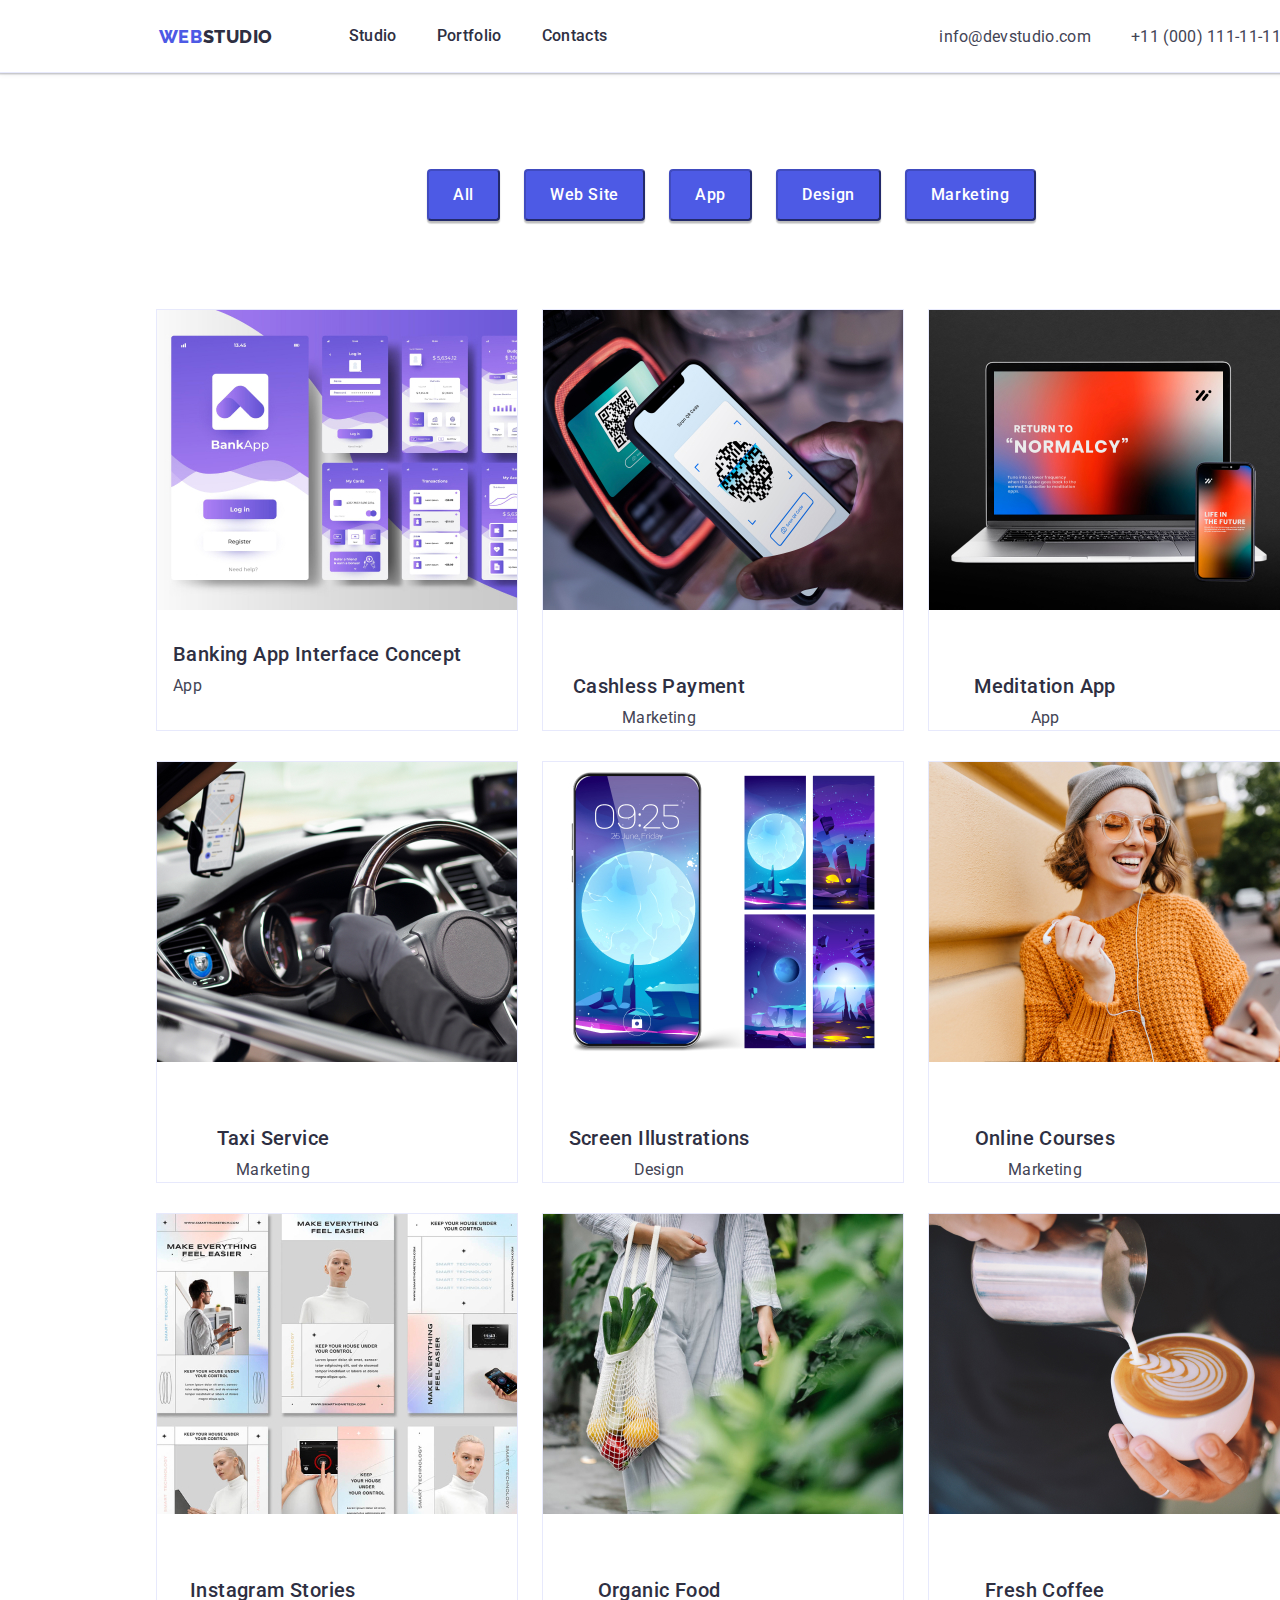
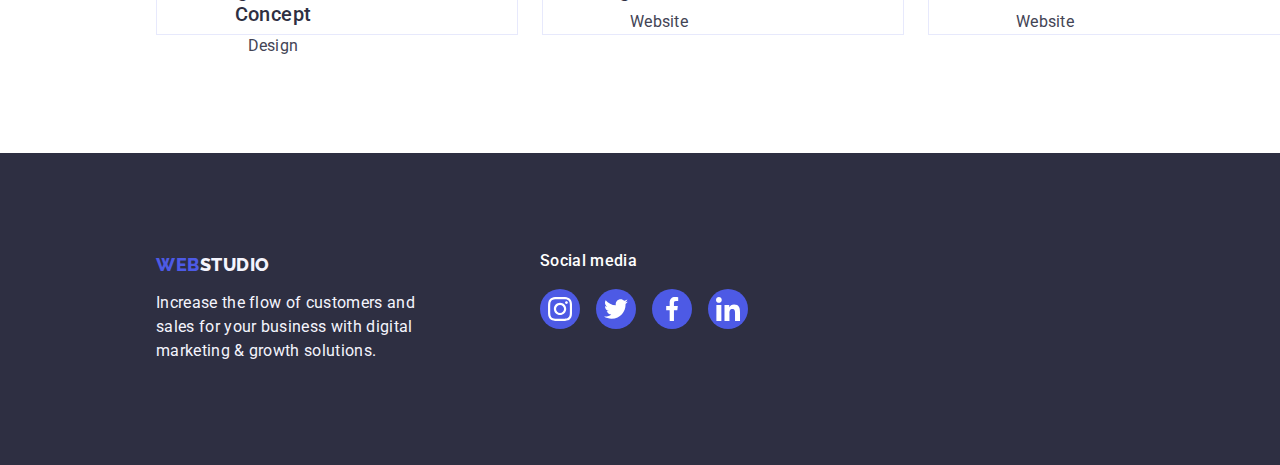
==== portfolio.html @ db29e903 "Initial commit" ====
<!DOCTYPE html>
<html lang="en">
  <head>
    <meta charset="UTF-8" />
    <meta name="viewport" content="width=device-width, initial-scale=1.0" />
    <title>portfolio</title>
    <link rel="preconnect" href="https://fonts.googleapis.com" />
    <link rel="preconnect" href="https://fonts.gstatic.com" crossorigin />
    <link
      href="https://fonts.googleapis.com/css2?family=Raleway:wght@800&family=Roboto:wght@400;500;700;900&display=swap"
      rel="stylesheet"
    />
    <link rel="stylesheet" href="./css/styles.css" />
  </head>
  <body class="container">
    <header class="topline">
      <h4>
        <a class="logo" href="https://Webstudio.com">
          <span class="web">web</span>studio
        </a>
      </h4>
      <section class="menu">
        <ul class="menu-nav">
          <li>
            <a class="tch" href="https://Webstudio/Studio.com">Studio</a>
          </li>
          <li>
            <a
              href="portfolio.html"
              class="tch"
              href="https://Webstudio/Portfolio.com"
              >Portfolio</a
            >
          </li>
          <li>
            <a
              class="tch"
              href="file:///C:/Project/goit-markup-hw-02/portfolio.html"
              >Contacts</a
            >
          </li>
        </ul>
      </section>
      <section class="contacts">
        <ul class="contacts-nav">
          <!--child 3-->
          <li>
            <a class="trh" href="mailto:info@devstudio.com"
              >info@devstudio.com</a
            >
          </li>
          <li>
            <a class="trh" href="tel:+110001111111">+11 (000) 111-11-11</a>
          </li>
        </ul>
      </section>
    </header>

    <main>
      <section class="filters">
        <button class="filter-btn">All</button>
        <button class="filter-btn">Web Site</button>
        <button class="filter-btn">App</button>
        <button class="filter-btn">Design</button>
        <button class="filter-btn">Marketing</button>
      </section>

      <!-- <section class="container"> -->
      <ul class="one">
        <li class="project-card">
          <img
            src="./images/portfolio/banking-app.jpg"
            alt="banking-app"
            width="360"
            height="300px"
          />
          <div class="project-card-content">
            <h3>Banking App Interface Concept</h3>
            <p>App</p>
          </div>
        </li>
        <li class="project-card">
          <img
            src="./images/portfolio/cashless-payment.jpg"
            alt="cashless-payment"
            width="360"
            height="300px"
          />
          <div class="card-content">
            <h3>Cashless Payment</h3>
            <p>Marketing</p>
          </div>
        </li>
        <li class="project-card">
          <img
            src="./images/portfolio/meditation-app.jpg"
            alt="meditation-app"
            width="360"
            height="300px"
          />
          <div class="card-content">
            <h3>Meditation App</h3>
            <p>App</p>
          </div>
        </li>
      </ul>

      <ul class="two">
        <li class="project-card">
          <img
            src="./images/portfolio/taxi-service.jpg"
            alt="taxi-service"
            width="360"
            height="300px"
          />
          <div class="card-content">
            <h3>Taxi Service</h3>
            <p>Marketing</p>
          </div>
        </li>
        <li class="project-card">
          <img
            src="./images/portfolio/screen-illustrations.jpg"
            alt="screen-illustrations"
            width="360"
            height="300px"
          />
          <div class="card-content">
            <h3>Screen Illustrations</h3>
            <p>Design</p>
          </div>
        </li>
        <li class="project-card">
          <img
            src="./images/portfolio/online-courses.jpg"
            alt="online-courses"
            width="360"
            height="300px"
          />
          <div class="card-content">
            <h3>Online Courses</h3>
            <p>Marketing</p>
          </div>
        </li>
      </ul>
      <ul class="three">
        <li class="project-card">
          <img
            src="./images/portfolio/instagram-stories-concept.jpg"
            alt="instagram-stories-concept"
            width="360"
            height="300px"
          />
          <div class="card-content">
            <h3>Instagram Stories Concept</h3>
            <p>Design</p>
          </div>
        </li>
        <li class="project-card">
          <img
            src="./images/portfolio/organic-food.jpg"
            alt="organic-food"
            width="360"
            height="300px"
          />
          <div class="card-content">
            <h3>Organic Food</h3>
            <p>Website</p>
          </div>
        </li>
        <li class="project-card">
          <img
            src="./images/portfolio/fresh-coffee.jpg"
            alt="fresh-coffee"
            width="360"
            height="300px"
          />
          <div class="card-content">
            <h3>Fresh Coffee</h3>
            <p>Website</p>
          </div>
        </li>
      </ul>
      <!-- </section> -->
    </main>
    <footer class="footer-background">
      <div class="footer-textbox">
        <h4>
          <a class="footer-logo" href="https://Webstudio.com"
            ><span class="web">web</span>studio</a
          >
        </h4>
        <p class="footer-text">
          Increase the flow of customers and sales for your business with
          digital marketing & growth solutions.
        </p>
      </div>
      <div class="footer-social">
        <p class="social-text">Social media</p>
        <div class="footer-socials">
          <a class="footer-socials-icon">
            <svg width="24" height="24">
              <use href="./images/icons.svg#instagram-2"></use>
            </svg>
          </a>
          <a class="footer-socials-icon">
            <svg width="24" height="24">
              <use href="./images/icons.svg#twitter-1"></use>
            </svg>
          </a>
          <a class="footer-socials-icon">
            <svg width="24" height="24">
              <use href="./images/icons.svg#facebook-1"></use>
            </svg>
          </a>
          <a class="footer-socials-icon">
            <svg width="24" height="24">
              <use href="./images/icons.svg#linkedin-1"></use>
            </svg>
          </a>
        </div>
      </div>
    </footer>
  </body>
</html>
---- css/styles.css ----
:root {
  --navy-blue: rgba(46, 47, 66, 1);
  --iris: rgba(77, 90, 229, 1);
  --white: rgba(255, 255, 255, 1);
  --cloud: rgba(244, 244, 253, 1);
  --slate: rgba(67, 68, 85, 1);
  --cornflower: rgba(231, 233, 252, 1);
  --ocean: rgba(64, 75, 191, 1);
  --grey: rgba(46, 47, 66, 0.7);
  --light-slate: rgba(142, 143, 153, 1);
  --green: rgba(49, 208, 170, 1);
}
/* GENERAL */
.container {
  font-family: "Roboto", sans-serif;
  color: var(--navy-blue);
  width: 1440px;
  margin: 0 auto;
}

body {
  margin: 0;
  padding: 0;
}

a {
  text-decoration: none;
}

li {
  list-style: none;
}

ul {
  display: inline-flex;
  padding: 0;
}

/* Header Styles */
.topline {
  /* LAYOUT */
  display: flex;
  /* width: 1440px; */
  height: 72px;
  justify-content: center;
  align-items: center;
  flex-shrink: 0;
  /* STYLE */
  border-bottom: 1px solid var(--cornflower);
  background: var(--white);
  box-shadow: 0px 1px 6px 0px rgba(46, 47, 66, 0.08),
    0px 1px 1px 0px rgba(46, 47, 66, 0.16),
    0px 2px 1px 0px rgba(46, 47, 66, 0.08);
}

/* Logo Styles */
.logo {
  /* layout */
  display: inline-flex;
  height: 24px;
  align-items: center;
  flex-shrink: 0;
  margin: 25.5px 76px 25.5px 156px;
  text-decoration: none;
  /* style */
  font-family: Raleway;
  color: var(--navy-blue);
  font-size: 18px;
  font-weight: 800;
  line-height: 21px;
  letter-spacing: 0.54px;
  text-transform: uppercase;
}

.web {
  color: var(--iris, #4d5ae5);
}

a:hover,
a:focus,
a:active {
  color: var(--iris);
}

/* Menu Navigation Styles */
.menu-nav {
  /* font-family: Roboto; */
  /* display: inline-flex; */
  /* align-items: flex-start; */
  gap: 40px;
  margin: 24px 332px 24px 0;
}

.menu-nav .tch {
  color: var(--navy-blue);
  font-size: 16px;
  font-style: normal;
  font-weight: 500;
  line-height: 24px;
  letter-spacing: 0.32px;
}

.tch:hover,
/* .tch:focus, */
.tch:active,
.trh:hover,
/* .trh:focus, */
.trh:active {
  color: var(--iris);
}

.contacts-nav {
  /* font-family: Roboto; */
  /* align-items: flex-end; */
  gap: 40px;
  font-size: 16px;
  /* font-weight: 400; */
  /* line-height: 24px; */
  letter-spacing: 0.32px;
  margin: 24px 156px 24px 0px;
}

.trh {
  color: var(--slate);
}
/* END OF HEADER STYLES */

/* HERO STYLES */
.hero-background {
  margin: 0;
  padding: 0;
}
.hero-background {
  display: flex;
  flex-direction: column;
  justify-content: center;
  align-items: center;
  height: 600px;
  background-image: linear-gradient(
      to bottom,
      rgba(46, 47, 66, 0.7),
      rgba(46, 47, 66, 0.7)
    ),
    url("../images/people-office.jpg");
  /* background-color: var(--grey); */
  text-align: center;
}

.hero-title {
  /* layout */
  width: 496px;
  margin-top: 0;
  margin-bottom: 48px;
  /* style */
  color: var(--white);
  font-size: 56px;
  /* font-style: normal; */
  font-weight: 700;
  line-height: 60px;
  letter-spacing: 1.12px;
}

.btn {
  display: inline-flex;
  padding: 16px 32px;
  align-items: flex-start;
  gap: 10px;
  /* styles */
  border-radius: 4px;
  background: var(--iris);
  box-shadow: 0px 4px 4px 0px rgba(0, 0, 0, 0.15);
  color: var(--white);
  font-family: Roboto;
  font-size: 16px;
  font-style: normal;
  font-weight: 500;
  line-height: 24px;
  letter-spacing: 0.64px;
}

.btn:hover,
.btn:active,
.btn:focus {
  background-color: var(--ocean);
  color: var(--white);
}

/* SECTION 1 */
.first-section {
  display: flex;
  width: 1128px;
  height: 224px;
  flex-shrink: 0;
  margin: 120px 156px;
  gap: 24px;
}
.first-section-icons {
  background-color: var(--cloud);
  text-align: center;
  padding: 24px 100px;
}
.feature {
  display: flex;
  width: 264px;
  justify-content: right;
  flex-direction: column;
  gap: 8px;
}

h3,
p,
.feature-list {
  margin: 0;
  padding: 0;
}

.feature-title {
  /* Header 3 */
  display: flex;
  justify-content: left;
  font-family: Roboto;
  font-size: 20px;
  font-style: normal;
  font-weight: 500;
  line-height: 24px; /* 120% */
  letter-spacing: 0.4px;
  margin-top: 8px;
  /* width: 264px; */
}

.feature-body {
  /* Header 3 */
  color: var(--slate, #434455);
  font-size: 16px;
  font-style: normal;
  font-weight: 400;
  line-height: 24px; /* 150% */
  letter-spacing: 0.32px;
  width: 264px;
}

/* section 2 */
.second-section {
  width: 1128px;
  height: 412px;
  flex-shrink: 0;
  margin: 120px 156px;
}

h2 {
  color: var(--navy-blue, #2e2f42);
  text-align: center;
  /* Header 2 */
  font-size: 36px;
  font-style: normal;
  font-weight: 700;
  line-height: 40px; /* 111.111% */
  letter-spacing: 0.72px;
  text-transform: capitalize;
  margin: 0 0 72px;
}

.service {
  display: flex;
  justify-content: center;
  list-style: none; /* Remove default list styles */
  gap: 24px;
  padding: 0;
  margin: 0;
}
.service li img {
  border: 1px solid var(--cornflower, #e7e9fc);
  /* background: url(<path-to-image>), lightgray -72.845px -19px / 144.444% 112.667% no-repeat; */
}

.feature-list li {
  text-align: center;
}

.third-section {
  display: flex;
  flex-direction: column; /* Stack items vertically */
  justify-content: center; /* Vertically center items */
  /* style */
  height: 732px;
  flex-shrink: 0;
  background: var(--cloud, #f4f4fd);
}

.team-members {
  display: flex;
  justify-content: center;
  list-style: none; /* Remove default list styles */
  gap: 24px;
  padding: 0;
  margin: 0;
}

.team-card {
  /* layout */
  display: inline-flex;
  padding-bottom: 0px;
  flex-direction: column;
  justify-content: center;
  align-items: center;
  /* style */
  border-radius: 0px 0px 4px 4px;
  background: var(--white, #fff);
  box-shadow: 0px 2px 1px 0px rgba(46, 47, 66, 0.08),
    0px 1px 1px 0px rgba(46, 47, 66, 0.16),
    0px 1px 6px 0px rgba(46, 47, 66, 0.08);
}

.team-card li img {
  margin: 0;
  padding: 0;
}

.card-content {
  display: flex;
  width: 232px;
  flex-direction: column;
  justify-content: center;
  align-items: center;
  gap: 8px;
  margin: 32px 0;
}

.card-content h3 {
  text-align: center;
  /* Header 3 */
  font-size: 20px;
  font-style: normal;
  font-weight: 500;
  line-height: 24px; /* 120% */
  letter-spacing: 0.4px;
}
.card-content h4 {
  color: var(--slate, #434455);
  text-align: center;
  font-family: Roboto;
  font-size: 16px;
  font-style: normal;
  font-weight: 400;
  line-height: 24px; /* 150% */
  letter-spacing: 0.32px;
  margin: 0;
  padding: 0;
}

.team-socials {
  display: inline-flex;
  gap: 24px;
}
.team-socials-icon {
  display: inline-flex;
  justify-content: center;
  align-items: center;
  width: 40px;
  height: 40px;
  border-radius: 50%;
  background-color: var(--iris);
}

.team-socials-icon svg {
  fill: var(--white);
}

.team-socials-icon:hover,
.team-socials-icon:focus {
  background-color: var(--green);
}

/* CLIENTS STYLING */
.fourth-section {
  margin: 120px 0;
}
.fourth-section h2 {
  margin-bottom: 72px;
}

.client-list {
  margin: 0;
  display: flex;
  justify-content: center;
  gap: 24px;
}

.client-icon {
  display: flex;
  justify-content: center;
  align-items: center;
  border: 1px solid #8e8f99;
  padding: 0;
  margin: 0;
  width: 166px;
  height: 86px;
}

.client-icon svg {
  fill: #8e8f99;
}

.client-icon:hover,
.client-icon:focus {
  border-color: var(--iris);
}

.client-icon:hover svg,
.client-icon:focus svg {
  fill: var(--iris);
}

/* FOOTER STYLES */
.footer-background {
  display: flex;
  justify-content: left;
  align-items: center;
  height: 312px;
  flex-shrink: 0;
  background-color: var(--navy-blue);
  color: var(--cloud);
}

.footer-logo {
  font-family: Raleway;
  font-size: 18px;
  font-weight: 800;
  line-height: 21px;
  letter-spacing: 0.54px;
  text-decoration: none;
  color: inherit;
  text-transform: uppercase;
}

.footer-logo:focus,
.footer-logo:active,
.footer-logo:hover {
  color: var(--iris);
}

.footer-textbox {
  display: flex;
  flex-direction: column;
  width: 264px;
  height: 112px;
  gap: 16px;
  padding: 0;
  margin-top: 101.5px;
  margin-bottom: 100px;
  margin-left: 156px;
  margin-right: 120px;
}

.footer-text {
  color: var(--cloud);
  font-size: 16px;
  line-height: 24px; /* 150% */
  letter-spacing: 0.32px;
  margin: 0;
  margin-bottom: 100px;
}

.footer-socials {
  display: inline-flex;
  gap: 16px;
}
.footer-socials-icon {
  display: inline-flex;
  justify-content: center;
  align-items: center;
  width: 40px;
  height: 40px;
  border-radius: 50%;
  background-color: var(--iris);
  margin-bottom: 132px;
}

.footer-socials-icon svg {
  fill: var(--white);
}

.footer-socials-icon:hover,
.footer-socials-icon:focus {
  background-color: var(--green);
}

.footer-socials {
  width: 208px;
  height: 80px;
  gap: 16px;
  padding: 0;
  margin: 0;
}
.social-text {
  color: var(--white);
  font-weight: 500;
  line-height: 24px;
  letter-spacing: 0.32px;
  margin-bottom: 16px;
}

footer h4 {
  margin: 0;
  padding: 0;
}
/* END OF FOOTER STYLES */

/* PORTFOLIO STYLES */
.filters {
  display: inline-flex;
  align-items: flex-start;
  gap: 24px;
  margin: 96px 427px 72px;
}

.filter-btn {
  display: flex;
  padding: 12px 24px;
  align-items: flex-start;
  text-wrap: nowrap;
  border-radius: 4px;
  border-color: var(--ocean);
  background: var(--ocean);
  box-shadow: 0px 2px 2px 0px rgba(0, 0, 0, 0.12),
    0px 2px 1px 0px rgba(0, 0, 0, 0.08), 0px 3px 1px 0px rgba(0, 0, 0, 0.1);
  gap: 10px;
  color: var(--white);
  background-color: var(--iris);
  text-align: center;
  font-family: Roboto;
  font-size: 16px;
  font-weight: 500;
  line-height: 24px;
  letter-spacing: 0.64px;
}

.filter-btn:hover,
.filter-btn:active,
.filter-btn:focus {
  background-color: var(--cloud);
  border-color: var(--cornflower);
  box-shadow: 0px 2px 2px 0px rgba(0, 0, 0, 0.12),
    0px 2px 1px 0px rgba(0, 0, 0, 0.08), 0px 3px 1px 0px rgba(0, 0, 0, 0.1);
  color: var(--iris);
}

.project-card {
  display: flex;
  width: 360px;
  height: 420px;
  padding-bottom: 0px;
  flex-direction: column;
  align-items: flex-start;
  gap: 32px;
  flex-shrink: 0;
  border: 1px solid var(--cornflower);
  background: var(--white);
}

.project-card h3 {
  color: var(--navy-blue);
  font-size: 20px;
  font-weight: 500;
  line-height: 24px;
  letter-spacing: 0.4px;
}

.project-card p {
  color: var(--slate);
  font-size: 16px;
  line-height: 24px;
  letter-spacing: 0.32px;
}

.project-card-content {
  display: flex;
  margin: 0;
  width: 328px;
  padding: 0px 16px;
  flex-direction: column;
  justify-content: center;
  align-items: flex-start;
  gap: 8px;
  align-self: stretch;
}

.one,
.two,
.three {
  width: 1128px;
  height: 420px;
  flex-shrink: 0;
  gap: 24px;
  margin-left: 156px;
}

.three {
  margin-bottom: 120px;
}
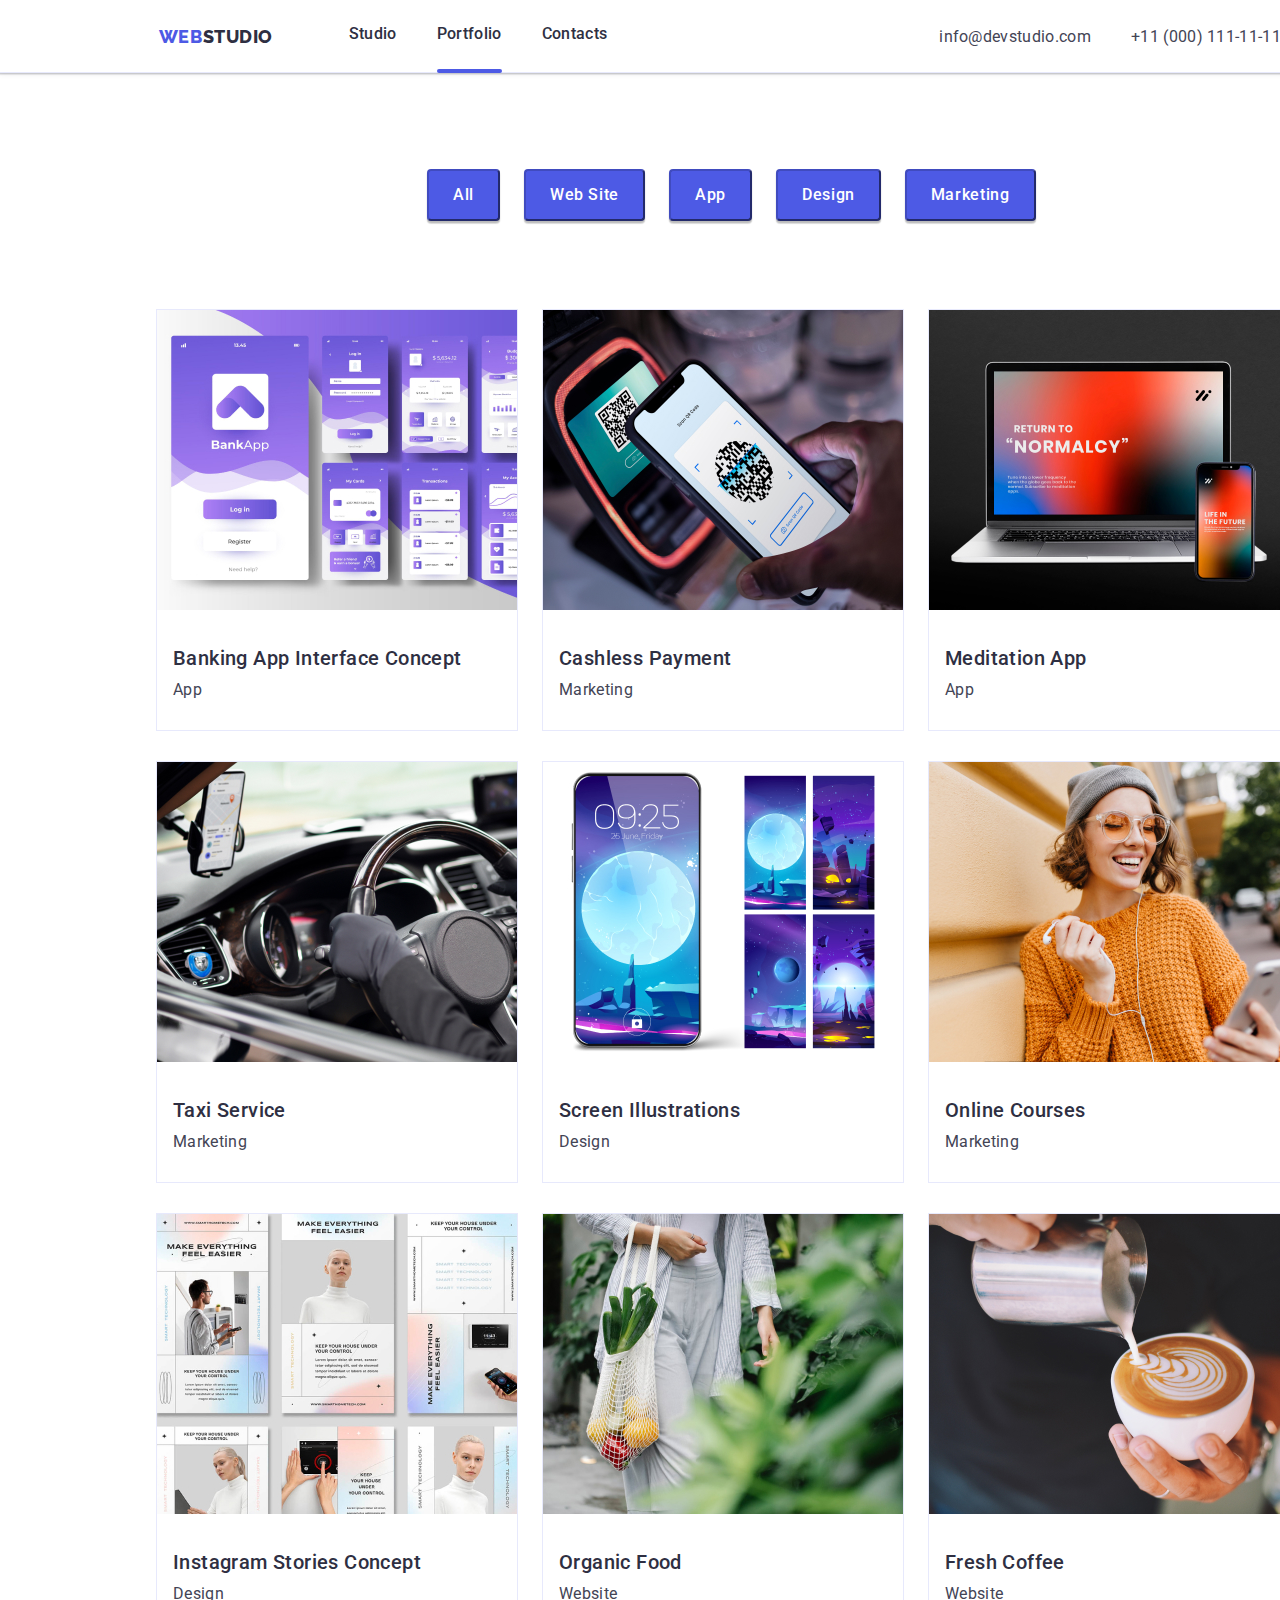
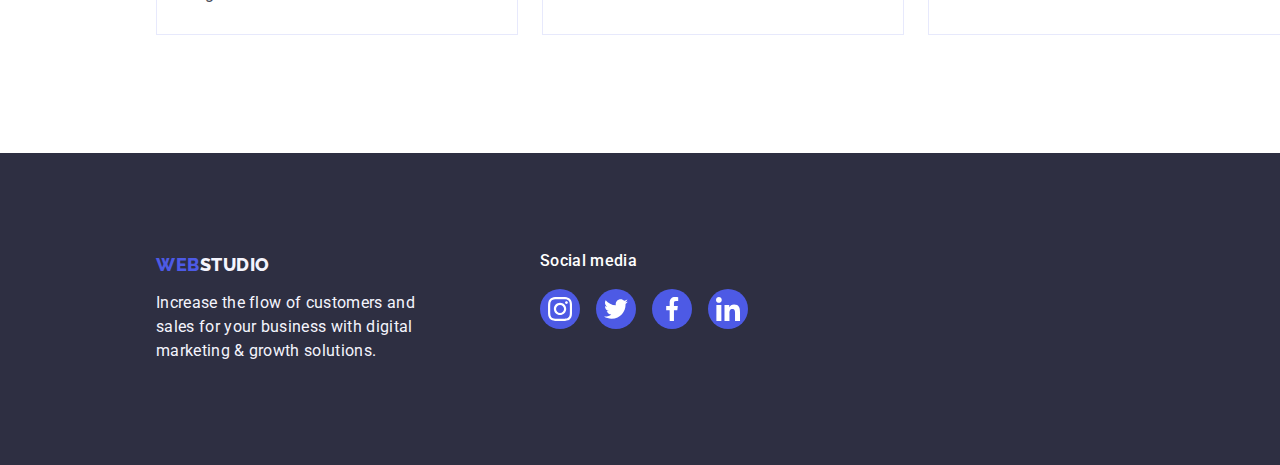
==== commit c09f4bd8: "Final" ====
--- a/portfolio.html
+++ b/portfolio.html
@@ -22,15 +22,10 @@
       <section class="menu">
         <ul class="menu-nav">
           <li>
-            <a class="tch" href="https://Webstudio/Studio.com">Studio</a>
-          </li>
-          <li>
-            <a
-              href="portfolio.html"
-              class="tch"
-              href="https://Webstudio/Portfolio.com"
-              >Portfolio</a
-            >
+            <a class="tch" href="index.html">Studio</a>
+          </li>
+          <li>
+            <a href="portfolio.html" class="tch active">Portfolio</a>
           </li>
           <li>
             <a
@@ -68,37 +63,64 @@
       <!-- <section class="container"> -->
       <ul class="one">
         <li class="project-card">
-          <img
-            src="./images/portfolio/banking-app.jpg"
-            alt="banking-app"
-            width="360"
-            height="300px"
-          />
+          <div class="project-card-image">
+            <img
+              src="./images/portfolio/banking-app.jpg"
+              alt="banking-app"
+              width="360"
+              height="300px"
+            />
+            <div class="project-card-image-caption">
+              <p>
+                14 Stylish and User-Friendly App Design Concepts · Task Manager
+                App · Calorie Tracker App · Exotic Fruit Ecommerce App · Cloud
+                Storage App
+              </p>
+            </div>
+          </div>
           <div class="project-card-content">
             <h3>Banking App Interface Concept</h3>
             <p>App</p>
           </div>
         </li>
         <li class="project-card">
-          <img
-            src="./images/portfolio/cashless-payment.jpg"
-            alt="cashless-payment"
-            width="360"
-            height="300px"
-          />
-          <div class="card-content">
+          <div class="project-card-image">
+            <img
+              src="./images/portfolio/cashless-payment.jpg"
+              alt="cashless-payment"
+              width="360"
+              height="300px"
+            />
+            <div class="project-card-image-caption">
+              <p>
+                14 Stylish and User-Friendly App Design Concepts · Task Manager
+                App · Calorie Tracker App · Exotic Fruit Ecommerce App · Cloud
+                Storage App
+              </p>
+            </div>
+          </div>
+          <div class="project-card-content">
             <h3>Cashless Payment</h3>
             <p>Marketing</p>
           </div>
         </li>
         <li class="project-card">
-          <img
-            src="./images/portfolio/meditation-app.jpg"
-            alt="meditation-app"
-            width="360"
-            height="300px"
-          />
-          <div class="card-content">
+          <div class="project-card-image">
+            <img
+              src="./images/portfolio/meditation-app.jpg"
+              alt="meditation-app"
+              width="360"
+              height="300px"
+            />
+            <div class="project-card-image-caption">
+              <p>
+                14 Stylish and User-Friendly App Design Concepts · Task Manager
+                App · Calorie Tracker App · Exotic Fruit Ecommerce App · Cloud
+                Storage App
+              </p>
+            </div>
+          </div>
+          <div class="project-card-content">
             <h3>Meditation App</h3>
             <p>App</p>
           </div>
@@ -107,37 +129,64 @@
 
       <ul class="two">
         <li class="project-card">
-          <img
-            src="./images/portfolio/taxi-service.jpg"
-            alt="taxi-service"
-            width="360"
-            height="300px"
-          />
-          <div class="card-content">
+          <div class="project-card-image">
+            <img
+              src="./images/portfolio/taxi-service.jpg"
+              alt="taxi-service"
+              width="360"
+              height="300px"
+            />
+            <div class="project-card-image-caption">
+              <p>
+                14 Stylish and User-Friendly App Design Concepts · Task Manager
+                App · Calorie Tracker App · Exotic Fruit Ecommerce App · Cloud
+                Storage App
+              </p>
+            </div>
+          </div>
+          <div class="project-card-content">
             <h3>Taxi Service</h3>
             <p>Marketing</p>
           </div>
         </li>
         <li class="project-card">
-          <img
-            src="./images/portfolio/screen-illustrations.jpg"
-            alt="screen-illustrations"
-            width="360"
-            height="300px"
-          />
-          <div class="card-content">
+          <div class="project-card-image">
+            <img
+              src="./images/portfolio/screen-illustrations.jpg"
+              alt="screen-illustrations"
+              width="360"
+              height="300px"
+            />
+            <div class="project-card-image-caption">
+              <p>
+                14 Stylish and User-Friendly App Design Concepts · Task Manager
+                App · Calorie Tracker App · Exotic Fruit Ecommerce App · Cloud
+                Storage App
+              </p>
+            </div>
+          </div>
+          <div class="project-card-content">
             <h3>Screen Illustrations</h3>
             <p>Design</p>
           </div>
         </li>
         <li class="project-card">
-          <img
-            src="./images/portfolio/online-courses.jpg"
-            alt="online-courses"
-            width="360"
-            height="300px"
-          />
-          <div class="card-content">
+          <div class="project-card-image">
+            <img
+              src="./images/portfolio/online-courses.jpg"
+              alt="online-courses"
+              width="360"
+              height="300px"
+            />
+            <div class="project-card-image-caption">
+              <p>
+                14 Stylish and User-Friendly App Design Concepts · Task Manager
+                App · Calorie Tracker App · Exotic Fruit Ecommerce App · Cloud
+                Storage App
+              </p>
+            </div>
+          </div>
+          <div class="project-card-content">
             <h3>Online Courses</h3>
             <p>Marketing</p>
           </div>
@@ -145,37 +194,64 @@
       </ul>
       <ul class="three">
         <li class="project-card">
-          <img
-            src="./images/portfolio/instagram-stories-concept.jpg"
-            alt="instagram-stories-concept"
-            width="360"
-            height="300px"
-          />
-          <div class="card-content">
+          <div class="project-card-image">
+            <img
+              src="./images/portfolio/instagram-stories-concept.jpg"
+              alt="instagram-stories-concept"
+              width="360"
+              height="300px"
+            />
+            <div class="project-card-image-caption">
+              <p>
+                14 Stylish and User-Friendly App Design Concepts · Task Manager
+                App · Calorie Tracker App · Exotic Fruit Ecommerce App · Cloud
+                Storage App
+              </p>
+            </div>
+          </div>
+          <div class="project-card-content">
             <h3>Instagram Stories Concept</h3>
             <p>Design</p>
           </div>
         </li>
         <li class="project-card">
-          <img
-            src="./images/portfolio/organic-food.jpg"
-            alt="organic-food"
-            width="360"
-            height="300px"
-          />
-          <div class="card-content">
+          <div class="project-card-image">
+            <img
+              src="./images/portfolio/organic-food.jpg"
+              alt="organic-food"
+              width="360"
+              height="300px"
+            />
+            <div class="project-card-image-caption">
+              <p>
+                14 Stylish and User-Friendly App Design Concepts · Task Manager
+                App · Calorie Tracker App · Exotic Fruit Ecommerce App · Cloud
+                Storage App
+              </p>
+            </div>
+          </div>
+          <div class="project-card-content">
             <h3>Organic Food</h3>
             <p>Website</p>
           </div>
         </li>
         <li class="project-card">
-          <img
-            src="./images/portfolio/fresh-coffee.jpg"
-            alt="fresh-coffee"
-            width="360"
-            height="300px"
-          />
-          <div class="card-content">
+          <div class="project-card-image">
+            <img
+              src="./images/portfolio/fresh-coffee.jpg"
+              alt="fresh-coffee"
+              width="360"
+              height="300px"
+            />
+            <div class="project-card-image-caption">
+              <p>
+                14 Stylish and User-Friendly App Design Concepts · Task Manager
+                App · Calorie Tracker App · Exotic Fruit Ecommerce App · Cloud
+                Storage App
+              </p>
+            </div>
+          </div>
+          <div class="project-card-content">
             <h3>Fresh Coffee</h3>
             <p>Website</p>
           </div>
--- a/css/styles.css
+++ b/css/styles.css
@@ -9,6 +9,7 @@
   --grey: rgba(46, 47, 66, 0.7);
   --light-slate: rgba(142, 143, 153, 1);
   --green: rgba(49, 208, 170, 1);
+  --dairy: rgba(252, 252, 252, 1);
 }
 /* GENERAL */
 .container {
@@ -79,7 +80,22 @@
 a:hover,
 a:focus,
 a:active {
-  color: var(--iris);
+  color: var(--ocean);
+}
+
+.active {
+  color: var(--ocean);
+}
+
+.active::after {
+  content: " ";
+  display: block;
+  height: 4px;
+  width: 100%;
+  border-radius: 2px;
+  background-color: var(--iris);
+  position: relative;
+  top: 23px;
 }
 
 /* Menu Navigation Styles */
@@ -183,6 +199,56 @@
 .btn:focus {
   background-color: var(--ocean);
   color: var(--white);
+}
+
+.modal {
+  background-color: rgba(0, 0, 0, 0.4);
+  position: fixed;
+  top: 0;
+  left: 0;
+  width: 100%;
+  height: 100%;
+  display: flex;
+  align-items: center;
+  justify-content: center;
+  transition: opacity 250ms cubic-bezier(0.4, 0, 0.2, 1);
+}
+
+.modal-content {
+  width: 408px;
+  height: 584px;
+  background-color: var(--dairy);
+  border-radius: 4px;
+  box-shadow: 0px 2px 1px 0px rgba(0, 0, 0, 0.2),
+    0px 1px 3px 0px rgba(0, 0, 0, 0.12), 0px 1px 1px 0px rgba(0, 0, 0, 0.14);
+  padding: 24px;
+}
+
+.is-hidden {
+  pointer-events: none;
+  opacity: 0;
+}
+
+.modal-close-btn {
+  border-radius: 100%;
+  border: 1px solid rgba(0, 0, 0, 0.1);
+  background-color: var(--cornflower);
+  width: 24px;
+  height: 24px;
+  color: var(--navy-blue);
+  margin-left: auto;
+  display: block;
+  transition: fill 250ms cubic-bezier(0.4, 0, 0.2, 1),
+    border 250ms cubic-bezier(0.4, 0, 0.2, 1);
+  cursor: pointer;
+  display: flex;
+  align-items: center;
+  justify-content: center;
+}
+
+.modal-close-btn:hover {
+  fill: currentColor;
+  border: 1px solid currentColor;
 }
 
 /* SECTION 1 */
@@ -573,6 +639,42 @@
   letter-spacing: 0.32px;
 }
 
+.project-card:hover .project-card-image-caption {
+  opacity: 1;
+  transform: translateY(0);
+}
+
+.project-card {
+  overflow: hidden;
+}
+
+.project-card-image {
+  position: relative;
+  overflow: hidden;
+}
+
+.project-card-image-caption {
+  position: absolute;
+  background-color: var(--iris);
+  /* color: white; */
+  width: 100%;
+  height: 100%;
+  top: 0;
+  left: 0;
+  opacity: 0;
+  transform: translateY(100%);
+  transition: transform 0.5s cubic-bezier(0.4, 0, 0.2, 1);
+}
+
+.project-card-image-caption p {
+  padding: 40px 32px;
+  color: var(--cloud);
+  font-family: Roboto;
+  font-size: 16px;
+  line-height: 24px;
+  letter-spacing: 0.32px;
+}
+
 .project-card-content {
   display: flex;
   margin: 0;
